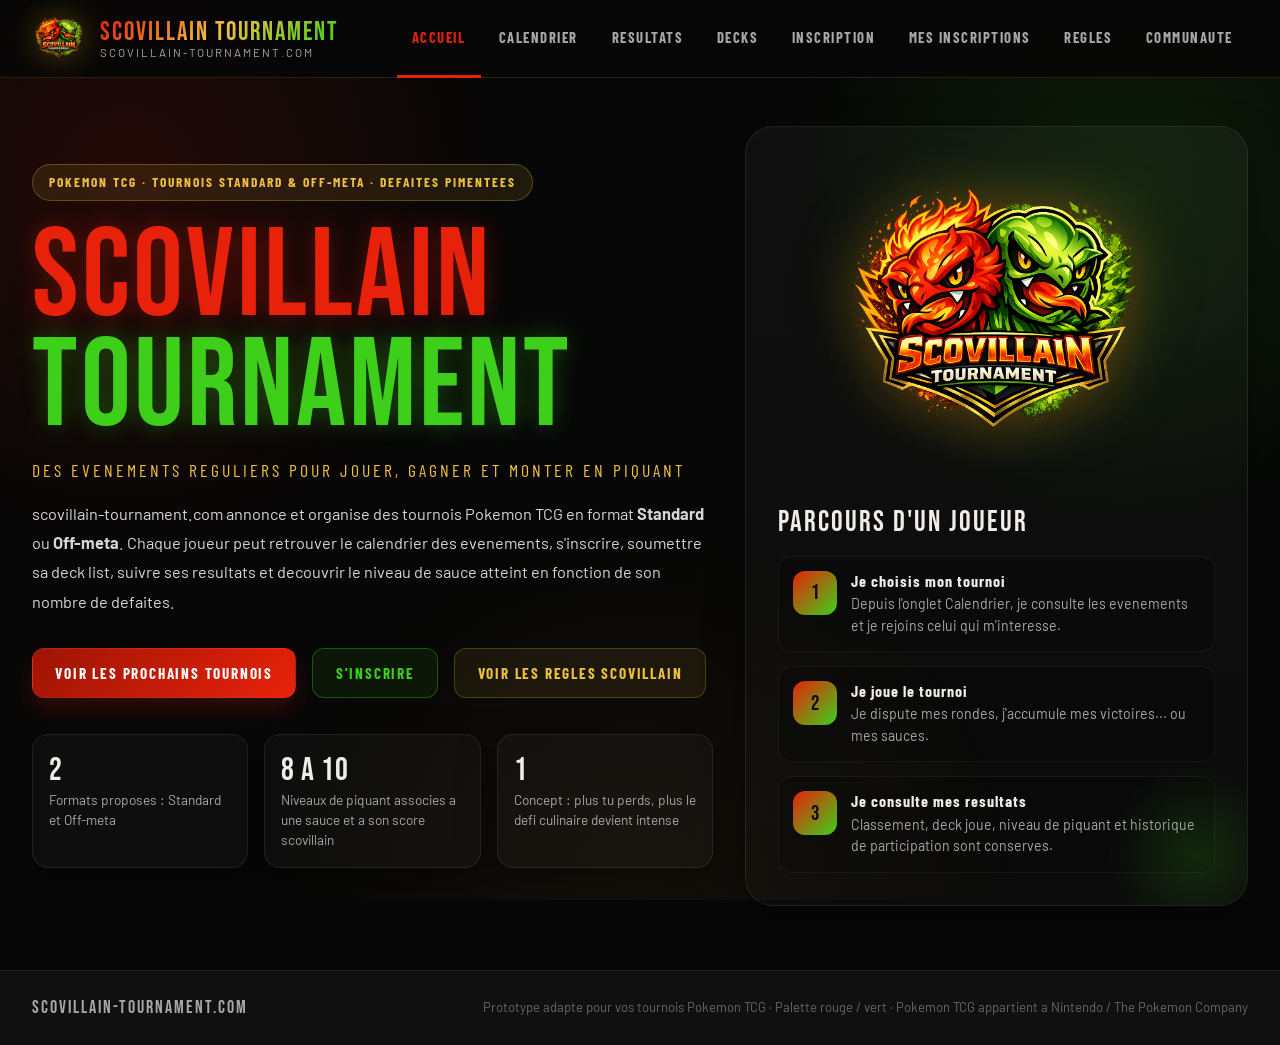
==== scovillain-tournament.html @ be8a90c4 "Initial commit" ====
<!DOCTYPE html>
<html lang="fr">
<head>
<meta charset="UTF-8">
<meta name="viewport" content="width=device-width, initial-scale=1.0">
<title>scovillainain-tournament.com | Tournois Pokemon TCG</title>
<link rel="preconnect" href="https://fonts.googleapis.com">
<link rel="preconnect" href="https://fonts.gstatic.com" crossorigin>
<link href="https://fonts.googleapis.com/css2?family=Bebas+Neue&family=Barlow+Condensed:wght@400;600;700&family=Barlow:wght@400;500;600;700&display=swap" rel="stylesheet">
<style>
  :root {
    --red: #e8220a;
    --red-dark: #9e1505;
    --red-soft: rgba(232, 34, 10, 0.12);
    --green: #3ecf1a;
    --green-dark: #1a7a08;
    --green-soft: rgba(62, 207, 26, 0.12);
    --gold: #f0c040;
    --dark: #070707;
    --dark2: #101010;
    --dark3: #171717;
    --dark4: #202020;
    --text: #f0ede8;
    --text-muted: #a8a8a8;
    --border: rgba(255,255,255,0.08);
    --radius: 16px;
    --shadow: 0 14px 40px rgba(0,0,0,0.35);
  }

  * { box-sizing: border-box; margin: 0; padding: 0; }
  html { scroll-behavior: smooth; }
  body {
    font-family: 'Barlow', sans-serif;
    background: var(--dark);
    color: var(--text);
    overflow-x: hidden;
  }

  body::before {
    content: '';
    position: fixed;
    inset: 0;
    z-index: 0;
    pointer-events: none;
    background:
      radial-gradient(circle at 10% 20%, rgba(232,34,10,0.12) 0%, transparent 28%),
      radial-gradient(circle at 88% 22%, rgba(62,207,26,0.12) 0%, transparent 26%),
      radial-gradient(circle at 50% 100%, rgba(240,192,64,0.05) 0%, transparent 35%);
  }

  a { color: inherit; }

  header {
    position: sticky;
    top: 0;
    z-index: 100;
    display: flex;
    align-items: center;
    justify-content: space-between;
    gap: 1rem;
    height: 78px;
    padding: 0 2rem;
    background: rgba(7,7,7,0.9);
    backdrop-filter: blur(14px);
    border-bottom: 1px solid rgba(240,192,64,0.15);
  }

  .logo-wrap {
    display: flex;
    align-items: center;
    gap: 14px;
    text-decoration: none;
    min-width: 0;
  }
  .logo-wrap img {
    width: 54px;
    height: 54px;
    object-fit: contain;
    filter: drop-shadow(0 0 16px rgba(232,34,10,0.3)) drop-shadow(0 0 16px rgba(62,207,26,0.25));
  }
  .logo-text-wrap { line-height: 1; }
  .logo-text {
    display: block;
    font-family: 'Bebas Neue', sans-serif;
    font-size: 1.65rem;
    letter-spacing: 2px;
    background: linear-gradient(135deg, var(--red), var(--gold), var(--green));
    -webkit-background-clip: text;
    -webkit-text-fill-color: transparent;
  }
  .logo-sub {
    display: block;
    font-size: 0.72rem;
    letter-spacing: 2px;
    text-transform: uppercase;
    color: var(--text-muted);
    margin-top: 2px;
  }

  nav {
    display: flex;
    align-items: center;
    gap: .2rem;
    overflow-x: auto;
    scrollbar-width: none;
  }
  nav::-webkit-scrollbar { display: none; }
  nav a {
    font-family: 'Barlow Condensed', sans-serif;
    font-weight: 700;
    text-transform: uppercase;
    letter-spacing: 1.5px;
    font-size: 0.92rem;
    text-decoration: none;
    color: var(--text-muted);
    height: 78px;
    display: flex;
    align-items: center;
    padding: 0 0.95rem;
    border-bottom: 3px solid transparent;
    transition: .2s ease;
    white-space: nowrap;
  }
  nav a:hover {
    color: var(--green);
    border-bottom-color: var(--green);
  }
  nav a.active {
    color: var(--red);
    border-bottom-color: var(--red);
  }

  .section { display: none; position: relative; z-index: 1; min-height: calc(100vh - 78px); }
  .section.active { display: block; }
  #home.active { display: flex; }

  .page-inner { max-width: 1180px; margin: 0 auto; padding: 4rem 2rem 5rem; }
  .page-title {
    font-family: 'Bebas Neue', sans-serif;
    font-size: clamp(2.7rem, 6vw, 4.8rem);
    letter-spacing: 3px;
    line-height: 0.95;
    margin-bottom: .35rem;
  }
  .page-title span.red { color: var(--red); }
  .page-title span.green { color: var(--green); }
  .page-line {
    width: 72px;
    height: 4px;
    border-radius: 999px;
    background: linear-gradient(90deg, var(--red), var(--green));
    margin-bottom: 1.5rem;
  }
  .page-intro {
    max-width: 760px;
    color: var(--text-muted);
    line-height: 1.8;
    margin-bottom: 2rem;
  }

  #home {
    min-height: calc(100vh - 78px);
    display: none;
    align-items: center;
    justify-content: center;
    padding: 3rem 2rem 4rem;
  }
  .hero-shell {
    width: 100%;
    max-width: 1220px;
    display: grid;
    grid-template-columns: 1.15fr .85fr;
    gap: 2rem;
    align-items: center;
  }
  .hero-left { padding: 1rem 0; }
  .hero-badge {
    display: inline-flex;
    align-items: center;
    gap: .6rem;
    font-family: 'Barlow Condensed', sans-serif;
    text-transform: uppercase;
    letter-spacing: 2px;
    font-weight: 700;
    font-size: .84rem;
    padding: .6rem 1rem;
    border-radius: 999px;
    background: rgba(240,192,64,0.1);
    border: 1px solid rgba(240,192,64,0.28);
    color: var(--gold);
    margin-bottom: 1.4rem;
  }
  .hero-title {
    font-family: 'Bebas Neue', sans-serif;
    font-size: clamp(4rem, 11vw, 7.8rem);
    line-height: .88;
    letter-spacing: 3px;
    margin-bottom: 1rem;
  }
  .hero-title .red { color: var(--red); text-shadow: 0 0 24px rgba(232,34,10,0.35); }
  .hero-title .green { color: var(--green); text-shadow: 0 0 24px rgba(62,207,26,0.35); }
  .hero-sub {
    font-family: 'Barlow Condensed', sans-serif;
    font-size: 1.1rem;
    letter-spacing: 3px;
    text-transform: uppercase;
    color: var(--gold);
    margin-bottom: 1.1rem;
  }
  .hero-desc {
    max-width: 720px;
    color: #d7d7d7;
    font-size: 1.02rem;
    line-height: 1.8;
    margin-bottom: 2rem;
  }
  .hero-ctas {
    display: flex;
    flex-wrap: wrap;
    gap: 1rem;
    margin-bottom: 2.2rem;
  }
  .btn-primary, .btn-secondary, .btn-ghost {
    display: inline-flex;
    align-items: center;
    justify-content: center;
    text-decoration: none;
    cursor: pointer;
    border-radius: 12px;
    padding: .95rem 1.4rem;
    font-family: 'Barlow Condensed', sans-serif;
    text-transform: uppercase;
    letter-spacing: 1.8px;
    font-weight: 700;
    font-size: .95rem;
    transition: .2s ease;
  }
  .btn-primary {
    color: #fff;
    background: linear-gradient(135deg, var(--red-dark), var(--red));
    border: 1px solid rgba(255,255,255,0.06);
    box-shadow: 0 12px 24px rgba(232,34,10,0.18);
  }
  .btn-primary:hover { transform: translateY(-2px); box-shadow: 0 14px 30px rgba(232,34,10,0.32); }
  .btn-secondary {
    color: var(--green);
    background: rgba(62,207,26,0.08);
    border: 1px solid rgba(62,207,26,0.35);
  }
  .btn-secondary:hover { transform: translateY(-2px); background: rgba(62,207,26,0.14); }
  .btn-ghost {
    color: var(--gold);
    background: rgba(240,192,64,0.08);
    border: 1px solid rgba(240,192,64,0.24);
  }

  .hero-stats {
    display: grid;
    grid-template-columns: repeat(3, minmax(0, 1fr));
    gap: 1rem;
  }
  .stat-card {
    padding: 1rem;
    border-radius: var(--radius);
    background: rgba(255,255,255,0.03);
    border: 1px solid var(--border);
    box-shadow: var(--shadow);
  }
  .stat-num {
    font-family: 'Bebas Neue', sans-serif;
    font-size: 2rem;
    color: var(--text);
    letter-spacing: 1px;
  }
  .stat-label { color: var(--text-muted); font-size: .85rem; line-height: 1.5; }

  .hero-panel {
    background: linear-gradient(180deg, rgba(255,255,255,0.04), rgba(255,255,255,0.02));
    border: 1px solid var(--border);
    border-radius: 28px;
    padding: 2rem;
    box-shadow: var(--shadow);
    position: relative;
    overflow: hidden;
  }
  .hero-panel::before {
    content: '';
    position: absolute;
    inset: auto -40px -40px auto;
    width: 180px;
    height: 180px;
    background: radial-gradient(circle, rgba(62,207,26,0.16), transparent 70%);
    pointer-events: none;
  }
  .hero-logo-wrap {
    display: flex;
    justify-content: center;
    margin-bottom: 1.6rem;
  }
  .hero-logo {
    width: 320px;
    max-width: 100%;
    object-fit: contain;
    filter: drop-shadow(0 0 28px rgba(232,34,10,0.35)) drop-shadow(0 0 28px rgba(62,207,26,0.28));
  }
  .panel-title {
    font-family: 'Bebas Neue', sans-serif;
    font-size: 1.8rem;
    letter-spacing: 2px;
    margin-bottom: 1rem;
  }
  .path-list { display: grid; gap: .85rem; }
  .path-item {
    display: grid;
    grid-template-columns: 44px 1fr;
    gap: .85rem;
    align-items: start;
    padding: .9rem;
    border-radius: 14px;
    background: rgba(0,0,0,0.18);
    border: 1px solid rgba(255,255,255,0.05);
  }
  .path-num {
    width: 44px;
    height: 44px;
    border-radius: 12px;
    display: flex;
    align-items: center;
    justify-content: center;
    background: linear-gradient(135deg, var(--red), var(--green));
    color: #0c0c0c;
    font-family: 'Bebas Neue', sans-serif;
    font-size: 1.3rem;
  }
  .path-item h4 {
    font-family: 'Barlow Condensed', sans-serif;
    font-size: 1rem;
    letter-spacing: 1px;
    margin-bottom: .2rem;
  }
  .path-item p { color: var(--text-muted); font-size: .88rem; line-height: 1.55; }

  .grid-2, .grid-3 {
    display: grid;
    gap: 1.3rem;
  }
  .grid-2 { grid-template-columns: repeat(2, minmax(0, 1fr)); }
  .grid-3 { grid-template-columns: repeat(3, minmax(0, 1fr)); }

  .card, .form-card, .info-card, .rule-card, .deck-card, .event-card, .account-card {
    background: var(--dark3);
    border: 1px solid var(--border);
    border-radius: var(--radius);
    box-shadow: var(--shadow);
  }
  .card, .info-card, .rule-card, .account-card { padding: 1.35rem; }

  .pill {
    display: inline-flex;
    align-items: center;
    gap: .4rem;
    border-radius: 999px;
    padding: .33rem .65rem;
    font-family: 'Barlow Condensed', sans-serif;
    font-weight: 700;
    text-transform: uppercase;
    letter-spacing: 1.5px;
    font-size: .74rem;
    border: 1px solid transparent;
  }
  .pill.standard { background: rgba(62,207,26,0.12); color: var(--green); border-color: rgba(62,207,26,0.28); }
  .pill.offmeta { background: rgba(232,34,10,0.12); color: var(--red); border-color: rgba(232,34,10,0.28); }
  .pill.online { background: rgba(80,110,255,0.12); color: #8ea2ff; border-color: rgba(80,110,255,0.25); }
  .pill.irl { background: rgba(240,192,64,0.12); color: var(--gold); border-color: rgba(240,192,64,0.22); }
  .pill.open { background: rgba(62,207,26,0.12); color: var(--green); border-color: rgba(62,207,26,0.28); }
  .pill.wait { background: rgba(240,192,64,0.12); color: var(--gold); border-color: rgba(240,192,64,0.22); }
  .pill.done { background: rgba(255,255,255,0.08); color: #d8d8d8; border-color: rgba(255,255,255,0.14); }

  .event-list { display: grid; gap: 1rem; }
  .event-card {
    display: grid;
    grid-template-columns: 108px 1fr auto;
    gap: 1.2rem;
    padding: 1.2rem;
    align-items: center;
    transition: .2s ease;
  }
  .event-card:hover { transform: translateY(-2px); border-color: rgba(240,192,64,0.25); }
  .event-date {
    border-radius: 14px;
    padding: .9rem .6rem;
    text-align: center;
    background: linear-gradient(135deg, rgba(232,34,10,0.22), rgba(158,21,5,0.45));
    border: 1px solid rgba(232,34,10,0.24);
  }
  .event-date.green {
    background: linear-gradient(135deg, rgba(62,207,26,0.18), rgba(26,122,8,0.4));
    border-color: rgba(62,207,26,0.24);
  }
  .event-day {
    font-family: 'Bebas Neue', sans-serif;
    font-size: 2.4rem;
    line-height: 1;
  }
  .event-month {
    font-family: 'Barlow Condensed', sans-serif;
    text-transform: uppercase;
    letter-spacing: 2px;
    font-size: .84rem;
    color: rgba(255,255,255,0.7);
  }
  .event-main h3 {
    font-family: 'Barlow Condensed', sans-serif;
    font-size: 1.25rem;
    letter-spacing: 1px;
    margin-bottom: .3rem;
  }
  .event-main p { color: var(--text-muted); line-height: 1.6; margin-bottom: .55rem; font-size: .92rem; }
  .event-tags { display: flex; flex-wrap: wrap; gap: .45rem; }
  .event-actions { display: flex; flex-direction: column; gap: .7rem; align-items: flex-end; }

  .results-head {
    display: flex;
    flex-wrap: wrap;
    gap: .8rem;
    align-items: center;
    justify-content: space-between;
    margin-bottom: 1.6rem;
  }
  .results-head .meta { color: var(--text-muted); }

  .podium {
    display: flex;
    align-items: end;
    justify-content: center;
    gap: 1rem;
    margin: 2rem 0 2.4rem;
  }
  .podium-step {
    flex: 1;
    max-width: 240px;
    text-align: center;
    padding: 1.3rem 1rem 1rem;
    border-radius: 18px 18px 0 0;
    border: 1px solid var(--border);
  }
  .p1 { height: 220px; background: linear-gradient(180deg, rgba(240,192,64,0.2), rgba(240,192,64,0.05)); }
  .p2 { height: 182px; background: linear-gradient(180deg, rgba(220,220,220,0.14), rgba(220,220,220,0.04)); }
  .p3 { height: 154px; background: linear-gradient(180deg, rgba(170,102,55,0.16), rgba(170,102,55,0.04)); }
  .podium-rank { font-family: 'Bebas Neue', sans-serif; font-size: 3rem; line-height: 1; }
  .p1 .podium-rank { color: var(--gold); }
  .p2 .podium-rank { color: #d8d8d8; }
  .p3 .podium-rank { color: #c2814d; }
  .podium-name { font-family: 'Barlow Condensed', sans-serif; font-size: 1rem; font-weight: 700; letter-spacing: 1px; margin: .35rem 0 .1rem; }
  .podium-deck, .podium-score { color: var(--text-muted); font-size: .86rem; }

  table { width: 100%; border-collapse: collapse; }
  th {
    text-align: left;
    font-family: 'Barlow Condensed', sans-serif;
    font-size: .78rem;
    text-transform: uppercase;
    letter-spacing: 1.8px;
    color: var(--text-muted);
    padding: .85rem 1rem;
    border-bottom: 1px solid rgba(255,255,255,0.08);
  }
  td {
    padding: 1rem;
    border-bottom: 1px solid rgba(255,255,255,0.05);
    font-size: .93rem;
    vertical-align: top;
  }
  tbody tr:hover td { background: rgba(255,255,255,0.025); }

  .heat-level {
    display: inline-flex;
    align-items: center;
    gap: .5rem;
    color: var(--green);
    font-weight: 700;
  }
  .heat-dots { letter-spacing: 1px; }

  .deck-grid { display: grid; grid-template-columns: repeat(3, minmax(0, 1fr)); gap: 1.2rem; }
  .deck-card { overflow: hidden; }
  .deck-banner {
    height: 110px;
    display: flex;
    align-items: center;
    justify-content: center;
    font-size: 3rem;
  }
  .deck-banner.fire { background: linear-gradient(135deg, #3a0904, #9e1505); }
  .deck-banner.green { background: linear-gradient(135deg, #0d2108, #1a7a08); }
  .deck-banner.gold { background: linear-gradient(135deg, #332809, #7a6400); }
  .deck-banner.blue { background: linear-gradient(135deg, #061b2f, #005a8a); }
  .deck-body { padding: 1.2rem; }
  .deck-row {
    display: flex;
    justify-content: space-between;
    gap: .8rem;
    align-items: center;
    margin-bottom: .35rem;
  }
  .deck-body h3 {
    font-family: 'Barlow Condensed', sans-serif;
    font-size: 1.15rem;
    letter-spacing: 1px;
  }
  .deck-body p { color: var(--text-muted); font-size: .88rem; line-height: 1.65; margin-bottom: .9rem; }
  .tier {
    font-family: 'Bebas Neue', sans-serif;
    letter-spacing: 1px;
    font-size: 1rem;
  }
  .tier.s { color: var(--red); }
  .tier.a { color: var(--gold); }
  .tier.off { color: var(--green); }

  .upload-box {
    margin-top: 2rem;
    padding: 1.4rem;
    border-radius: var(--radius);
    border: 1px dashed rgba(240,192,64,0.35);
    background: rgba(240,192,64,0.05);
  }
  .upload-box h3 {
    font-family: 'Bebas Neue', sans-serif;
    font-size: 1.5rem;
    letter-spacing: 2px;
    margin-bottom: .5rem;
    color: var(--gold);
  }
  .upload-box p { color: var(--text-muted); line-height: 1.7; }

  .form-card { padding: 1.6rem; }
  .form-card h2 {
    font-family: 'Bebas Neue', sans-serif;
    font-size: 1.65rem;
    letter-spacing: 2px;
    margin-bottom: 1rem;
    color: var(--gold);
  }
  .notice {
    display: flex;
    gap: 1rem;
    align-items: flex-start;
    padding: 1rem 1.1rem;
    margin-bottom: 1.4rem;
    border-radius: 14px;
    background: linear-gradient(135deg, rgba(232,34,10,0.12), rgba(62,207,26,0.08));
    border: 1px solid rgba(240,192,64,0.22);
  }
  .notice-icon { font-size: 1.6rem; }
  .notice h4 {
    font-family: 'Barlow Condensed', sans-serif;
    text-transform: uppercase;
    letter-spacing: 1.5px;
    margin-bottom: .2rem;
    color: var(--gold);
  }
  .notice p { color: var(--text-muted); font-size: .9rem; line-height: 1.6; }

  .form-grid { display: grid; grid-template-columns: repeat(2, minmax(0, 1fr)); gap: 1rem 1.2rem; }
  .form-group { display: flex; flex-direction: column; gap: .42rem; }
  .form-group.full { grid-column: 1 / -1; }
  label {
    font-family: 'Barlow Condensed', sans-serif;
    font-weight: 700;
    text-transform: uppercase;
    letter-spacing: 1.5px;
    color: var(--text-muted);
    font-size: .82rem;
  }
  input, select, textarea {
    width: 100%;
    background: var(--dark4);
    color: var(--text);
    border: 1px solid rgba(255,255,255,0.08);
    border-radius: 12px;
    padding: .9rem 1rem;
    font-size: .95rem;
    font-family: 'Barlow', sans-serif;
    outline: none;
    transition: .2s ease;
  }
  input:focus, select:focus, textarea:focus { border-color: rgba(240,192,64,0.55); }
  textarea { resize: vertical; min-height: 110px; }

  .account-grid { display: grid; grid-template-columns: 1.05fr .95fr; gap: 1.2rem; }
  .account-card h3, .rule-card h3, .card h3, .info-card h3 {
    font-family: 'Bebas Neue', sans-serif;
    font-size: 1.5rem;
    letter-spacing: 2px;
    margin-bottom: .65rem;
    color: var(--gold);
  }
  .account-card p, .rule-card p, .card p, .info-card p, .account-card li, .rule-card li {
    color: var(--text-muted);
    line-height: 1.7;
    font-size: .92rem;
  }
  .account-card ul, .rule-card ul { padding-left: 1.1rem; }

  .mini-list { display: grid; gap: .8rem; margin-top: 1rem; }
  .mini-item {
    display: flex;
    align-items: center;
    justify-content: space-between;
    gap: 1rem;
    padding: .95rem 1rem;
    border-radius: 14px;
    background: rgba(255,255,255,0.03);
    border: 1px solid rgba(255,255,255,0.06);
  }
  .mini-item strong { display: block; margin-bottom: .2rem; }
  .mini-item span { color: var(--text-muted); font-size: .88rem; }

  .rules-grid { display: grid; grid-template-columns: repeat(2, minmax(0, 1fr)); gap: 1.2rem; margin-bottom: 1.2rem; }
  .scovillain-table-wrap { overflow-x: auto; }
  .level-badge {
    display: inline-flex;
    min-width: 72px;
    justify-content: center;
    padding: .32rem .65rem;
    border-radius: 999px;
    background: rgba(62,207,26,0.12);
    color: var(--green);
    font-weight: 700;
    font-size: .82rem;
  }
  .shu { color: var(--gold); font-weight: 700; }
  .bar {
    height: 8px;
    border-radius: 999px;
    margin-top: 6px;
    background: linear-gradient(90deg, #f9a825, #ff7043, #e53935, #b71c1c);
  }

  .community-grid { display: grid; grid-template-columns: repeat(3, minmax(0,1fr)); gap: 1.2rem; }
  .community-card { padding: 1.3rem; }
  .community-card h3 {
    font-family: 'Bebas Neue', sans-serif;
    font-size: 1.4rem;
    letter-spacing: 2px;
    margin-bottom: .55rem;
  }
  .community-card p { color: var(--text-muted); line-height: 1.7; font-size: .9rem; }

  footer {
    position: relative;
    z-index: 1;
    padding: 1.6rem 2rem;
    border-top: 1px solid rgba(255,255,255,0.06);
    background: var(--dark2);
    display: flex;
    align-items: center;
    justify-content: space-between;
    gap: 1rem;
  }
  .footer-left {
    font-family: 'Bebas Neue', sans-serif;
    letter-spacing: 2px;
    font-size: 1.15rem;
    color: var(--text-muted);
  }
  .footer-right { color: #666; font-size: .82rem; line-height: 1.6; text-align: right; }

  @media (max-width: 1050px) {
    .hero-shell, .account-grid, .grid-2, .grid-3, .rules-grid, .deck-grid, .community-grid { grid-template-columns: 1fr; }
    .hero-panel { order: -1; }
    .hero-stats { grid-template-columns: 1fr; }
  }

  @media (max-width: 820px) {
    header { padding: 0 1rem; }
    .page-inner { padding: 3rem 1rem 4rem; }
    #home { padding: 2rem 1rem 3rem; }
    .event-card { grid-template-columns: 86px 1fr; }
    .event-actions { grid-column: 1 / -1; align-items: stretch; }
    .form-grid { grid-template-columns: 1fr; }
    .podium { gap: .55rem; }
    .podium-step { padding: 1rem .6rem .8rem; }
    footer { flex-direction: column; text-align: center; }
    .footer-right { text-align: center; }
  }

  @media (max-width: 640px) {
    .logo-sub { display: none; }
    .hero-title { font-size: 3.7rem; }
    .results-table-wrap, .scovillain-table-wrap { overflow-x: auto; }
    table { min-width: 720px; }
  }
</style>
</head>
<body>
<header>
  <a class="logo-wrap" href="#" onclick="showSection('home')">
    <img src="logo-scovillain-main.png" alt="Logo scovillain Tournament" onerror="this.style.display='none'">
    <div class="logo-text-wrap">
      <span class="logo-text">scovillain Tournament</span>
      <span class="logo-sub">scovillain-tournament.com</span>
    </div>
  </a>

  <nav>
    <a href="#" class="active" data-section="home">Accueil</a>
    <a href="#" data-section="calendrier">Calendrier</a>
    <a href="#" data-section="resultats">Resultats</a>
    <a href="#" data-section="decks">Decks</a>
    <a href="#" data-section="inscription">Inscription</a>
    <a href="#" data-section="mesinscriptions">Mes inscriptions</a>
    <a href="#" data-section="regles">Regles</a>
    <a href="#" data-section="communaute">Communaute</a>
  </nav>
</header>

<section id="home" class="section active">
  <div class="hero-shell">
    <div class="hero-left">
      <div class="hero-badge">Pokemon TCG · Tournois Standard & Off-meta · Defaites pimentees</div>
      <div class="hero-title">
        <div class="red">Scovillain</div>
        <div class="green">TOURNAMENT</div>
      </div>
      <div class="hero-sub">Des evenements reguliers pour jouer, gagner et monter en piquant</div>
      <p class="hero-desc">
        scovillain-tournament.com annonce et organise des tournois Pokemon TCG en format <strong>Standard</strong> ou <strong>Off-meta</strong>.
        Chaque joueur peut retrouver le calendrier des evenements, s'inscrire, soumettre sa deck list, suivre ses resultats et decouvrir le niveau de sauce atteint en fonction de son nombre de defaites.
      </p>
      <div class="hero-ctas">
        <a class="btn-primary" href="#" onclick="showSection('calendrier')">Voir les prochains tournois</a>
        <a class="btn-secondary" href="#" onclick="showSection('inscription')">S'inscrire</a>
        <a class="btn-ghost" href="#" onclick="showSection('regles')">Voir les regles scovillain</a>
      </div>

      <div class="hero-stats">
        <div class="stat-card">
          <div class="stat-num">2</div>
          <div class="stat-label">Formats proposes : Standard et Off-meta</div>
        </div>
        <div class="stat-card">
          <div class="stat-num">8 a 10</div>
          <div class="stat-label">Niveaux de piquant associes a une sauce et a son score scovillain</div>
        </div>
        <div class="stat-card">
          <div class="stat-num">1</div>
          <div class="stat-label">Concept : plus tu perds, plus le defi culinaire devient intense</div>
        </div>
      </div>
    </div>

    <aside class="hero-panel">
      <div class="hero-logo-wrap">
        <img src="logo-scovillain-main.png" class="hero-logo" alt="scovillain Tournament" onerror="this.style.display='none'">
      </div>
      <div class="panel-title">Parcours d'un joueur</div>
      <div class="path-list">
        <div class="path-item">
          <div class="path-num">1</div>
          <div>
            <h4>Je choisis mon tournoi</h4>
            <p>Depuis l'onglet Calendrier, je consulte les evenements et je rejoins celui qui m'interesse.</p>
          </div>
        </div>
        <div class="path-item">
          <div class="path-num">2</div>
          <div>
            <h4>Je joue le tournoi</h4>
            <p>Je dispute mes rondes, j'accumule mes victoires... ou mes sauces.</p>
          </div>
        </div>
        <div class="path-item">
          <div class="path-num">3</div>
          <div>
            <h4>Je consulte mes resultats</h4>
            <p>Classement, deck joue, niveau de piquant et historique de participation sont conserves.</p>
          </div>
        </div>
      </div>
    </aside>
  </div>
</section>

<section id="calendrier" class="section">
  <div class="page-inner">
    <div class="page-title"><span class="red">Calendrier</span></div>
    <div class="page-line"></div>
    <p class="page-intro">
      Cet onglet a ete adapte pour devenir la porte d'entree vers les evenements. Chaque carte peut rediriger vers une page detaillee, une plateforme externe ou un formulaire d'inscription.
    </p>

    <div class="event-list">
      <article class="event-card">
        <div class="event-date">
          <div class="event-day">19</div>
          <div class="event-month">Avril</div>
        </div>
        <div class="event-main">
          <h3>Scovillain Cup #1 - Standard Clash</h3>
          <p>Strasbourg · 24 joueurs max · Swiss 4 rondes + top cut · Verification des deck lists avant le debut</p>
          <div class="event-tags">
            <span class="pill standard">Standard</span>
            <span class="pill irl">Presentiel</span>
            <span class="pill open">Inscriptions ouvertes</span>
          </div>
        </div>
        <div class="event-actions">
          <a class="btn-primary" href="#" onclick="showSection('inscription')">S'inscrire</a>
          <span class="pill wait">8 niveaux de piquant</span>
        </div>
      </article>

      <article class="event-card">
        <div class="event-date green">
          <div class="event-day">10</div>
          <div class="event-month">Mai</div>
        </div>
        <div class="event-main">
          <h3>Off-Meta Night - Chaos League</h3>
          <p>Strasbourg · 32 joueurs max · Archetypes meta bannis ou limites · Validation des listes par l'organisation</p>
          <div class="event-tags">
            <span class="pill offmeta">Off-meta</span>
            <span class="pill irl">Presentiel</span>
            <span class="pill wait">Ouverture bientot</span>
          </div>
        </div>
        <div class="event-actions">
          <a class="btn-secondary" href="#" onclick="showSection('regles')">Voir le format</a>
          <span class="pill done">10 niveaux de piquant</span>
        </div>
      </article>

      <article class="event-card">
        <div class="event-date">
          <div class="event-day">07</div>
          <div class="event-month">Juin</div>
        </div>
        <div class="event-main">
          <h3>Scovillain Online #1 - Ladder Heat</h3>
          <p>En ligne via PTCG Live · 64 joueurs max · Pairings publies en ligne · Saisie des resultats et decks sur le site</p>
          <div class="event-tags">
            <span class="pill standard">Standard</span>
            <span class="pill online">En ligne</span>
            <span class="pill wait">Preinscriptions</span>
          </div>
        </div>
        <div class="event-actions">
          <a class="btn-primary" href="#" onclick="showSection('mesinscriptions')">Mes evenements</a>
          <span class="pill wait">8 niveaux de piquant</span>
        </div>
      </article>
    </div>
  </div>
</section>

<section id="resultats" class="section">
  <div class="page-inner">
    <div class="page-title"><span class="red">Resultats</span></div>
    <div class="page-line"></div>
    <div class="results-head">
      <p class="meta">Scovillain Cup #1 · 19 Avril 2026 · Format Standard · 16 joueurs</p>
      <span class="pill standard">Resultats des derniers evenements</span>
    </div>

    <div class="podium">
      <div class="podium-step p2">
        <div class="podium-rank">2</div>
        <div class="podium-name">Misty TCG</div>
        <div class="podium-deck">Lugia VSTAR</div>
        <div class="podium-score">4V - 1D · Niveau 2</div>
      </div>
      <div class="podium-step p1">
        <div class="podium-rank">1</div>
        <div class="podium-name">Red Trainer</div>
        <div class="podium-deck">Charizard ex</div>
        <div class="podium-score">5V - 0D · Aucune sauce</div>
      </div>
      <div class="podium-step p3">
        <div class="podium-rank">3</div>
        <div class="podium-name">Brock Onix</div>
        <div class="podium-deck">Gardevoir ex</div>
        <div class="podium-score">4V - 1D · Niveau 2</div>
      </div>
    </div>

    <div class="results-table-wrap card" style="padding:0; overflow:hidden;">
      <table>
        <thead>
          <tr>
            <th>#</th>
            <th>Joueur</th>
            <th>Deck</th>
            <th>Format</th>
            <th>Victoires</th>
            <th>Defaites</th>
            <th>Niveau de piquant</th>
            <th>Sauce / SHU</th>
          </tr>
        </thead>
        <tbody>
          <tr>
            <td>1</td><td>Red Trainer</td><td>Charizard ex</td><td>Standard</td><td>5</td><td>0</td>
            <td><span class="heat-level"><span class="heat-dots">-</span> Niveau 0</span></td><td>Aucune · 0 SHU</td>
          </tr>
          <tr>
            <td>2</td><td>Misty TCG</td><td>Lugia VSTAR</td><td>Standard</td><td>4</td><td>1</td>
            <td><span class="heat-level"><span class="heat-dots">🌶️</span> Niveau 2</span></td><td>Jalapeno Kick · 4 000 SHU</td>
          </tr>
          <tr>
            <td>3</td><td>Brock Onix</td><td>Gardevoir ex</td><td>Standard</td><td>4</td><td>1</td>
            <td><span class="heat-level"><span class="heat-dots">🌶️</span> Niveau 2</span></td><td>Jalapeno Kick · 4 000 SHU</td>
          </tr>
          <tr>
            <td>4</td><td>Gary Oak</td><td>Iron Hands ex</td><td>Standard</td><td>3</td><td>2</td>
            <td><span class="heat-level"><span class="heat-dots">🌶️🌶️</span> Niveau 4</span></td><td>Rouge Arena · 15 000 SHU</td>
          </tr>
          <tr>
            <td>5</td><td>Pika Power</td><td>Pikachu ex</td><td>Standard</td><td>2</td><td>3</td>
            <td><span class="heat-level"><span class="heat-dots">🌶️🌶️🌶️</span> Niveau 6</span></td><td>Dracaufeu Heat · 60 000 SHU</td>
          </tr>
          <tr>
            <td>6</td><td>Ghost Master</td><td>Lost Zone Box</td><td>Off-meta</td><td>1</td><td>4</td>
            <td><span class="heat-level"><span class="heat-dots">🔥🔥🔥</span> Niveau 8</span></td><td>Scovillain Core · 140 000 SHU</td>
          </tr>
          <tr>
            <td>7</td><td>Snorlax Fan</td><td>Snorlax Stall</td><td>Off-meta</td><td>0</td><td>5</td>
            <td><span class="heat-level"><span class="heat-dots">🔥🔥🔥🔥</span> Niveau 10</span></td><td>Final KO · 500 000 SHU</td>
          </tr>
        </tbody>
      </table>
    </div>
  </div>
</section>

<section id="decks" class="section">
  <div class="page-inner">
    <div class="page-title"><span class="red">Decks lists</span></div>
    <div class="page-line"></div>
    <p class="page-intro">
      Cet onglet a ete adapte pour servir a la fois de vitrine meta et d'espace de depot pour les deck lists des joueurs. Il pourra ensuite etre branche a un vrai formulaire ou a une base de donnees.
    </p>

    <div class="deck-grid">
      <article class="deck-card">
        <div class="deck-banner fire">🦎</div>
        <div class="deck-body">
          <div class="deck-row"><h3>Charizard ex</h3><span class="tier s">Tier S</span></div>
          <p>Deck reference du format Standard. Solide, explosif et parfait pour illustrer les listes les plus attendues sur vos evenements competitifs.</p>
          <div class="event-tags"><span class="pill standard">Standard</span></div>
        </div>
      </article>

      <article class="deck-card">
        <div class="deck-banner blue">🌊</div>
        <div class="deck-body">
          <div class="deck-row"><h3>Gardevoir ex</h3><span class="tier a">Tier A</span></div>
          <p>Excellent exemple de deck technique a afficher dans les resultats avec son pilote, son classement et son niveau de piquant atteint.</p>
          <div class="event-tags"><span class="pill standard">Standard</span></div>
        </div>
      </article>

      <article class="deck-card">
        <div class="deck-banner green">🌿</div>
        <div class="deck-body">
          <div class="deck-row"><h3>Lost Zone Box</h3><span class="tier off">Off-meta</span></div>
          <p>Exemple de liste creative pour vos soirees Off-meta. Cette carte de section peut aussi contenir le nom du joueur et un lien vers sa liste complete.</p>
          <div class="event-tags"><span class="pill offmeta">Off-meta</span></div>
        </div>
      </article>
    </div>

    <div class="upload-box">
      <h3>Depot de deck list</h3>
      <p>
        Les joueurs pourront ici renseigner le nom du deck, coller leur liste complete, choisir le tournoi concerne, indiquer le format et enregistrer leur deck avant validation par l'organisation.
        Cet onglet correspond bien a ta contrainte "deck" dans laquelle les joueurs pourront mettre leur deck list.
      </p>
    </div>
  </div>
</section>

<section id="inscription" class="section">
  <div class="page-inner">
    <div class="page-title"><span class="red">Inscription</span></div>
    <div class="page-line"></div>

    <div class="notice">
      <div class="notice-icon">🌶️</div>
      <div>
        <h4>Regles Scovillain</h4>
        <p>En vous inscrivant, vous acceptez le principe du defi culinaire. Pensez a signaler les allergies, intolerances, restrictions alimentaires et sensibilites au piment.</p>
      </div>
    </div>

    <div class="form-card">
      <h2>Formulaire d'inscription joueur</h2>
      <div class="form-grid">
        <div class="form-group">
          <label>Prenom</label>
          <input type="text" placeholder="Ash">
        </div>
        <div class="form-group">
          <label>Nom</label>
          <input type="text" placeholder="Ketchum">
        </div>
        <div class="form-group">
          <label>Pseudo / ID joueur</label>
          <input type="text" placeholder="PokeTrainer42">
        </div>
        <div class="form-group">
          <label>Email</label>
          <input type="email" placeholder="ash@pokemon.com">
        </div>
        <div class="form-group">
          <label>Tournoi choisi</label>
          <select>
            <option>scovillain Cup #1 - Standard Clash</option>
            <option>Off-Meta Night - Chaos League</option>
            <option>scovillain Online #1 - Ladder Heat</option>
          </select>
        </div>
        <div class="form-group">
          <label>Format</label>
          <select>
            <option>Standard</option>
            <option>Off-meta</option>
          </select>
        </div>
        <div class="form-group full">
          <label>Deck / archetype prevu</label>
          <input type="text" placeholder="Ex : Charizard ex, Gardevoir ex, Lost Zone Box...">
        </div>
        <div class="form-group full">
          <label>Deck list</label>
          <textarea placeholder="Collez ici la liste complete de votre deck."></textarea>
        </div>
        <div class="form-group full">
          <label>Allergies / restrictions alimentaires</label>
          <textarea placeholder="Ex : vegetarien, allergie au lactose, intolerance au piment, etc."></textarea>
        </div>
      </div>
      <div style="display:flex; align-items:flex-start; gap:.7rem; margin-top:1.2rem;">
        <input type="checkbox" id="ok-rules" style="width:18px;height:18px;margin-top:3px;accent-color:#e8220a;">
        <label for="ok-rules" style="text-transform:none; letter-spacing:0; font-size:.9rem; color:var(--text-muted); font-family:'Barlow',sans-serif;">J'accepte les regles du tournoi, les conditions de participation et le principe de la montee en piquant.</label>
      </div>
      <div style="margin-top:1.4rem; display:flex; gap:1rem; flex-wrap:wrap;">
        <button class="btn-primary">Confirmer mon inscription</button>
        <a class="btn-secondary" href="#" onclick="showSection('mesinscriptions')">Voir mes inscriptions</a>
      </div>
    </div>
  </div>
</section>

<section id="mesinscriptions" class="section">
  <div class="page-inner">
    <div class="page-title"><span class="red">Mes inscriptions</span></div>
    <div class="page-line"></div>
    <p class="page-intro">
      Cet onglet a ete ajoute pour repondre a ta demande : les joueurs peuvent y retrouver les tournois auxquels ils sont deja inscrits, leur statut, leur deck et les informations utiles.
    </p>

    <div class="account-grid">
      <div class="account-card">
        <h3>Tournois enregistres</h3>
        <div class="mini-list">
          <div class="mini-item">
            <div>
              <strong>Scovillain Cup #1 - Standard Clash</strong>
              <span>19 Avril 2026 · Rennes · Deck declare : Charizard ex</span>
            </div>
            <span class="pill open">Confirme</span>
          </div>
          <div class="mini-item">
            <div>
              <strong>Scovillain Online #1 - Ladder Heat</strong>
              <span>07 Juin 2026 · En ligne · Deck declare : en attente</span>
            </div>
            <span class="pill wait">A completer</span>
          </div>
        </div>
      </div>

      <div class="account-card">
        <h3>Informations joueur</h3>
        <ul>
          <li>Deck list soumise ou en attente de validation</li>
          <li>Check-in ouvert le jour du tournoi</li>
          <li>Statut du paiement ou de la participation</li>
          <li>Rappel des restrictions alimentaires declarees</li>
        </ul>
      </div>
    </div>
  </div>
</section>

<section id="regles" class="section">
  <div class="page-inner">
    <div class="page-title"><span class="red">Regles</span></div>
    <div class="page-line"></div>
    <p class="page-intro">
      La regle est simple : selon le nombre de defaites pendant le tournoi, le joueur mange un aliment avec une sauce pimentee de plus en plus forte. Le barème ci-dessous montre une version 10 niveaux, mais tu peux facilement le reduire a 8 niveaux si besoin.
    </p>

    <div class="rules-grid">
      <div class="rule-card">
        <h3>Format des tournois</h3>
        <ul>
          <li>Tournois reguliers centres sur le Pokemon TCG</li>
          <li>Formats proposes : Standard et Off-meta</li>
          <li>Deck list obligatoire avant le debut du tournoi</li>
          <li>Rondes Swiss puis top cut selon le nombre de joueurs</li>
          <li>Validation des listes pour les events Off-meta</li>
        </ul>
      </div>
      <div class="rule-card">
        <h3>Defi culinaire</h3>
        <ul>
          <li>Les aliments peuvent etre poulet frit, croquette de fromage ou de legume</li>
          <li>Le niveau de sauce depend du nombre de defaites</li>
          <li>Prevoir une charte de securite alimentaire et un consentement clair</li>
          <li>Des alternatives et restrictions doivent etre prises en compte</li>
        </ul>
      </div>
    </div>

    <div class="form-card">
      <h2>Echelle scovillain - version 10 niveaux</h2>
      <div class="scovillain-table-wrap">
        <table>
          <thead>
            <tr>
              <th>Niveau</th>
              <th>Sauce</th>
              <th>Scoville</th>
            </tr>
          </thead>
          <tbody>
            <tr><td><span class="level-badge">0</span></td><td>Aucune sauce</td><td class="shu">0 SHU<div class="bar" style="width: 4%;"></div></td></tr>
            <tr><td><span class="level-badge">1</span></td><td>Sauce Verde</td><td class="shu">4 500 SHU<div class="bar" style="width: 10%;"></div></td></tr>
            <tr><td><span class="level-badge">2</span></td><td>Jalapeno Kick</td><td class="shu">15 000 SHU<div class="bar" style="width: 18%;"></div></td></tr>
            <tr><td><span class="level-badge">3</span></td><td>Chipotle Smash</td><td class="shu">30 000 SHU<div class="bar" style="width: 24%;"></div></td></tr>
            <tr><td><span class="level-badge">4</span></td><td>Rouge Arena</td><td class="shu">50 000 SHU<div class="bar" style="width: 32%;"></div></td></tr>
            <tr><td><span class="level-badge">5</span></td><td>Flamme League</td><td class="shu">60 000 SHU<div class="bar" style="width: 45%;"></div></td></tr>
            <tr><td><span class="level-badge">6</span></td><td>Dracaufeu Heat</td><td class="shu">90 000 SHU<div class="bar" style="width: 58%;"></div></td></tr>
            <tr><td><span class="level-badge">7</span></td><td>Inferno Cup</td><td class="shu">140 000 SHU<div class="bar" style="width: 70%;"></div></td></tr>
            <tr><td><span class="level-badge">8</span></td><td>Scovillain Core</td><td class="shu">250 000 SHU<div class="bar" style="width: 82%;"></div></td></tr>
            <tr><td><span class="level-badge">9</span></td><td>Boss Pepper</td><td class="shu">500 000 SHU<div class="bar" style="width: 92%;"></div></td></tr>
            <tr><td><span class="level-badge">10</span></td><td>Final KO</td><td class="shu">1 000 000 SHU<div class="bar" style="width: 100%;"></div></td></tr>
          </tbody>
        </table>
      </div>
      <p style="margin-top:1rem; color:var(--text-muted); line-height:1.7; font-size:.9rem;">Important : les sauces et valeurs SHU sont ici presentees comme exemples de structure. Vous pourrez ensuite fixer la liste finale de vos sauces et le vrai bareme par nombre de rondes.</p>
    </div>
  </div>
</section>

<section id="communaute" class="section">
  <div class="page-inner">
    <div class="page-title"><span class="red">Communaute</span></div>
    <div class="page-line"></div>
    <p class="page-intro">
      J'ai ajoute cet onglet complementaire avec un role utile : centraliser les photos, les actualites et le contact. C'est un bon complement aux onglets principaux sans alourdir la navigation.
    </p>

    <div class="community-grid">
      <div class="community-card card">
        <h3>Galerie</h3>
        <p>Photos de podium, moments forts, degustations et ambiance des evenements precedents.</p>
      </div>
      <div class="community-card card">
        <h3>Actualites</h3>
        <p>Annonces des prochains tournois, changements de format, ouverture des inscriptions et publication des resultats.</p>
      </div>
      <div class="community-card card">
        <h3>Contact</h3>
        <p>Demandes d'information, partenariats, propositions de lieu, animations locales et coordination avec la communaute.</p>
      </div>
    </div>
  </div>
</section>

<footer>
  <div class="footer-left">scovillain-tournament.com</div>
  <div class="footer-right">Prototype adapte pour vos tournois Pokemon TCG · Palette rouge / vert · Pokemon TCG appartient a Nintendo / The Pokemon Company</div>
</footer>

<script>
  function showSection(id) {
    document.querySelectorAll('.section').forEach(section => section.classList.remove('active'));
    document.querySelectorAll('nav a').forEach(link => link.classList.remove('active'));
    const target = document.getElementById(id);
    if (target) target.classList.add('active');
    const navLink = document.querySelector('nav a[data-section="' + id + '"]');
    if (navLink) navLink.classList.add('active');
    window.scrollTo({ top: 0, behavior: 'smooth' });
  }

  document.querySelectorAll('nav a[data-section]').forEach(link => {
    link.addEventListener('click', function(event) {
      event.preventDefault();
      showSection(this.dataset.section);
    });
  });
</script>
</body>
</html>
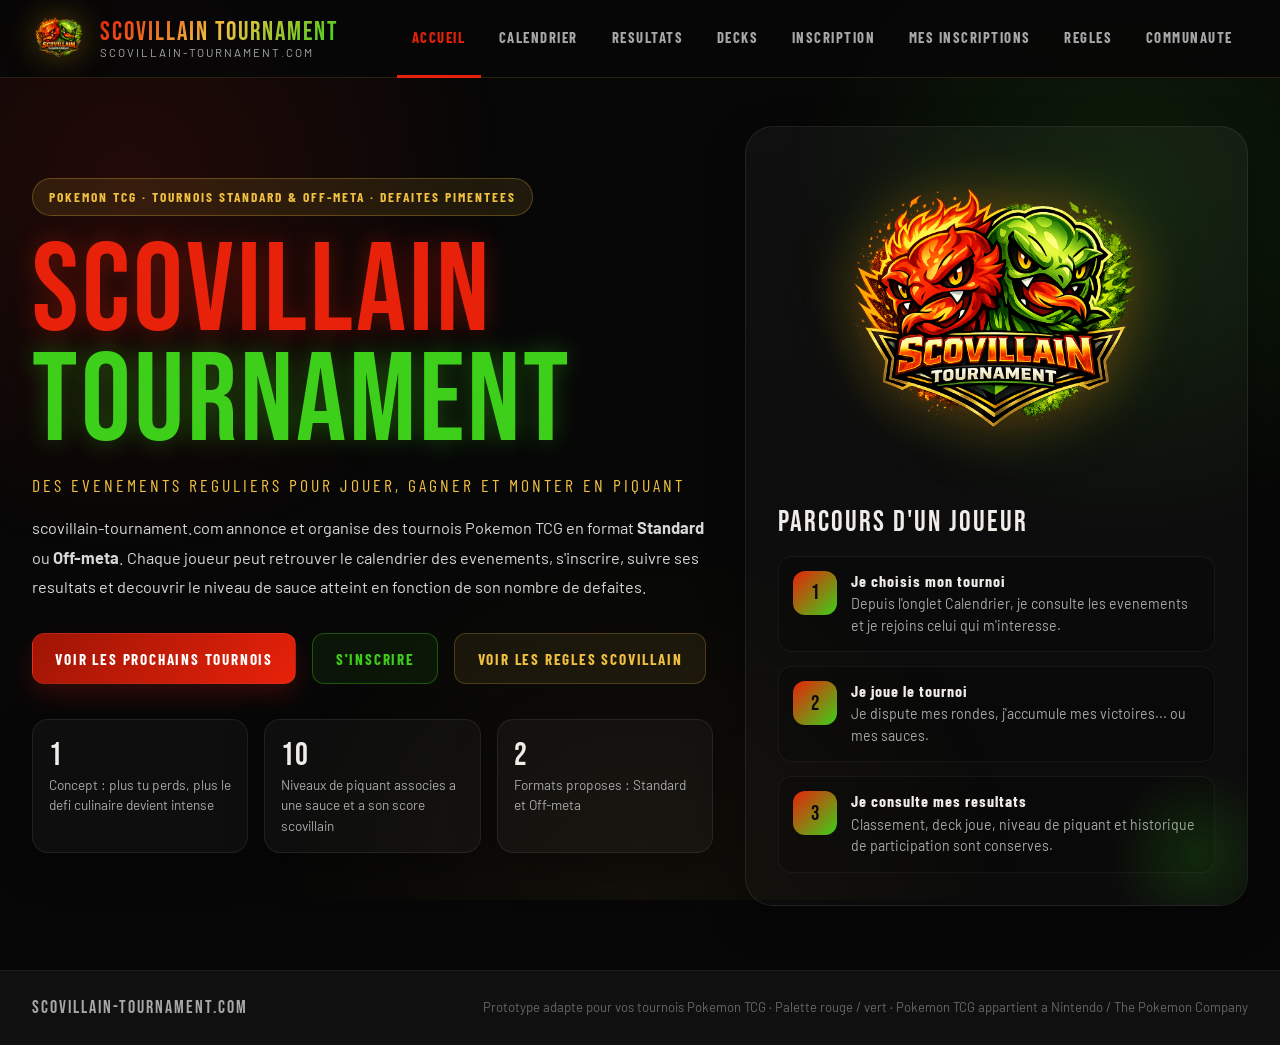
==== commit 81d3cfc5: "Update scovillain-tournament.html" ====
--- a/scovillain-tournament.html
+++ b/scovillain-tournament.html
@@ -148,7 +148,7 @@
     width: 72px;
     height: 4px;
     border-radius: 999px;
-    background: linear-gradient(90deg, var(--red), var(--green));
+    background: linear-gradient(90deg, var(--green));
     margin-bottom: 1.5rem;
   }
   .page-intro {
@@ -482,6 +482,7 @@
   }
   .heat-dots { letter-spacing: 1px; }
 
+
   .deck-grid { display: grid; grid-template-columns: repeat(3, minmax(0, 1fr)); gap: 1.2rem; }
   .deck-card { overflow: hidden; }
   .deck-banner {
@@ -727,7 +728,7 @@
       <div class="hero-sub">Des evenements reguliers pour jouer, gagner et monter en piquant</div>
       <p class="hero-desc">
         scovillain-tournament.com annonce et organise des tournois Pokemon TCG en format <strong>Standard</strong> ou <strong>Off-meta</strong>.
-        Chaque joueur peut retrouver le calendrier des evenements, s'inscrire, soumettre sa deck list, suivre ses resultats et decouvrir le niveau de sauce atteint en fonction de son nombre de defaites.
+        Chaque joueur peut retrouver le calendrier des evenements, s'inscrire, suivre ses resultats et decouvrir le niveau de sauce atteint en fonction de son nombre de defaites.
       </p>
       <div class="hero-ctas">
         <a class="btn-primary" href="#" onclick="showSection('calendrier')">Voir les prochains tournois</a>
@@ -736,18 +737,19 @@
       </div>
 
       <div class="hero-stats">
+	    <div class="stat-card">
+          <div class="stat-num">1</div>
+        <div class="stat-label">Concept : plus tu perds, plus le defi culinaire devient intense</div>
+        </div>
         <div class="stat-card">
+          <div class="stat-num">10</div>
+          <div class="stat-label">Niveaux de piquant associes a une sauce et a son score scovillain</div>
+        </div>        
+		<div class="stat-card">
           <div class="stat-num">2</div>
           <div class="stat-label">Formats proposes : Standard et Off-meta</div>
         </div>
-        <div class="stat-card">
-          <div class="stat-num">8 a 10</div>
-          <div class="stat-label">Niveaux de piquant associes a une sauce et a son score scovillain</div>
-        </div>
-        <div class="stat-card">
-          <div class="stat-num">1</div>
-          <div class="stat-label">Concept : plus tu perds, plus le defi culinaire devient intense</div>
-        </div>
+
       </div>
     </div>
 
@@ -783,6 +785,7 @@
   </div>
 </section>
 
+<!-- ══════════ CALENDRIER ══════════ -->
 <section id="calendrier" class="section">
   <div class="page-inner">
     <div class="page-title"><span class="red">Calendrier</span></div>
@@ -855,6 +858,7 @@
   </div>
 </section>
 
+<!-- ══════════ RÉSULTATS ══════════ -->
 <section id="resultats" class="section">
   <div class="page-inner">
     <div class="page-title"><span class="red">Resultats</span></div>
@@ -934,6 +938,7 @@
   </div>
 </section>
 
+<!-- ══════════ DECKS ══════════ -->
 <section id="decks" class="section">
   <div class="page-inner">
     <div class="page-title"><span class="red">Decks lists</span></div>
@@ -981,6 +986,7 @@
   </div>
 </section>
 
+<!-- ══════════ INSCRIPTION ══════════ -->
 <section id="inscription" class="section">
   <div class="page-inner">
     <div class="page-title"><span class="red">Inscription</span></div>
@@ -1053,6 +1059,7 @@
   </div>
 </section>
 
+<!-- ══════════ MES INSCRIPTIONS ══════════ -->
 <section id="mesinscriptions" class="section">
   <div class="page-inner">
     <div class="page-title"><span class="red">Mes inscriptions</span></div>
@@ -1095,38 +1102,59 @@
   </div>
 </section>
 
+<!-- ══════════ RÈGLES ══════════ -->
 <section id="regles" class="section">
   <div class="page-inner">
     <div class="page-title"><span class="red">Regles</span></div>
     <div class="page-line"></div>
     <p class="page-intro">
-      La regle est simple : selon le nombre de defaites pendant le tournoi, le joueur mange un aliment avec une sauce pimentee de plus en plus forte. Le barème ci-dessous montre une version 10 niveaux, mais tu peux facilement le reduire a 8 niveaux si besoin.
+      La regle est simple : en fin de tournoi, chaque joueur mange un aliment avec une sauce pimentée en fonction de son nombre de défaites.
+      Humour et un peu de souffrance partagée font l'âme de nos événements!
     </p>
 
-    <div class="rules-grid">
+	<div class="rules-grid">
       <div class="rule-card">
-        <h3>Format des tournois</h3>
+        <h3>⚔️ Format du tournoi</h3>
         <ul>
-          <li>Tournois reguliers centres sur le Pokemon TCG</li>
-          <li>Formats proposes : Standard et Off-meta</li>
-          <li>Deck list obligatoire avant le debut du tournoi</li>
-          <li>Rondes Swiss puis top cut selon le nombre de joueurs</li>
-          <li>Validation des listes pour les events Off-meta</li>
+          <li>Système Swiss (rondes appariées)</li>
+          <li>50 minutes par ronde</li>
+          <li>Format Pokémon officiel Standard ou Off-Meta selon l'événement</li>
+          <li>Deck liste obligatoire à l'inscription</li>
+          <li>Arbitrage en cas de litige</li>
         </ul>
       </div>
+	  <div class="rule-card">
+        <h3>😊 Code de conduite</h3>
+        <ul>
+          <li>Respect envers tous les joueurs</li>
+          <li>Pas de slow-play intentionnel</li>
+          <li>Pas de triche (double shuffling, stack, etc.)</li>
+          <li>Bonne humeur et fair-play obligatoires</li>
+          <li>La règle Scoville est acceptée à l'inscription</li>
+        </ul>
+      </div>
       <div class="rule-card">
-        <h3>Defi culinaire</h3>
+        <h3>🎴 Règles Standard</h3>
         <ul>
-          <li>Les aliments peuvent etre poulet frit, croquette de fromage ou de legume</li>
-          <li>Le niveau de sauce depend du nombre de defaites</li>
-          <li>Prevoir une charte de securite alimentaire et un consentement clair</li>
-          <li>Des alternatives et restrictions doivent etre prises en compte</li>
+          <li>Cartes légales dans le format Standard Pokémon en vigueur</li>
+          <li>Deck de 60 cartes obligatoire</li>
+          <li>Pas de proxies</li>
+          <li>Sleeves obligatoires (uniformes)</li>
         </ul>
       </div>
+      <div class="rule-card">
+        <h3>🌿 Format Off-Meta</h3>
+        <ul>
+          <li>Archétypes Tier S interdits (liste publiée avant chaque tournoi)</li>
+          <li>L'objectif est la créativité !</li>
+          <li>Les decks validés par l'orga sont autorisés</li>
+          <li>Sanctions pour non-respect : défaite forfait</li>
+        </ul>
+      </div>
     </div>
 
     <div class="form-card">
-      <h2>Echelle scovillain - version 10 niveaux</h2>
+      <h2>Echelle Scovillain</h2>
       <div class="scovillain-table-wrap">
         <table>
           <thead>
@@ -1136,22 +1164,22 @@
               <th>Scoville</th>
             </tr>
           </thead>
-          <tbody>
-            <tr><td><span class="level-badge">0</span></td><td>Aucune sauce</td><td class="shu">0 SHU<div class="bar" style="width: 4%;"></div></td></tr>
-            <tr><td><span class="level-badge">1</span></td><td>Sauce Verde</td><td class="shu">4 500 SHU<div class="bar" style="width: 10%;"></div></td></tr>
-            <tr><td><span class="level-badge">2</span></td><td>Jalapeno Kick</td><td class="shu">15 000 SHU<div class="bar" style="width: 18%;"></div></td></tr>
-            <tr><td><span class="level-badge">3</span></td><td>Chipotle Smash</td><td class="shu">30 000 SHU<div class="bar" style="width: 24%;"></div></td></tr>
-            <tr><td><span class="level-badge">4</span></td><td>Rouge Arena</td><td class="shu">50 000 SHU<div class="bar" style="width: 32%;"></div></td></tr>
-            <tr><td><span class="level-badge">5</span></td><td>Flamme League</td><td class="shu">60 000 SHU<div class="bar" style="width: 45%;"></div></td></tr>
-            <tr><td><span class="level-badge">6</span></td><td>Dracaufeu Heat</td><td class="shu">90 000 SHU<div class="bar" style="width: 58%;"></div></td></tr>
-            <tr><td><span class="level-badge">7</span></td><td>Inferno Cup</td><td class="shu">140 000 SHU<div class="bar" style="width: 70%;"></div></td></tr>
-            <tr><td><span class="level-badge">8</span></td><td>Scovillain Core</td><td class="shu">250 000 SHU<div class="bar" style="width: 82%;"></div></td></tr>
-            <tr><td><span class="level-badge">9</span></td><td>Boss Pepper</td><td class="shu">500 000 SHU<div class="bar" style="width: 92%;"></div></td></tr>
-            <tr><td><span class="level-badge">10</span></td><td>Final KO</td><td class="shu">1 000 000 SHU<div class="bar" style="width: 100%;"></div></td></tr>
-          </tbody>
+			<tbody>
+			  <tr><td><span class="level-badge">0</span></td><td>Aucune sauce</td><td class="shu">0 SHU<div class="bar" style="background:linear-gradient(90deg,#2e7d32,#2e7d32);width: 0%;"></div></td></tr>
+			  <tr><td><span class="level-badge">1</span></td><td>HEGOA</td><td class="shu">1 500 SHU<div class="bar" style="background:linear-gradient(90deg,#2e7d32,#43a047);width: 4%;"></div></td></tr>
+			  <tr><td><span class="level-badge">2</span></td><td>SRIRACHA / MISTRAL</td><td class="shu">15 000 SHU<div class="bar" style="background:linear-gradient(90deg,#43a047,#7cb342);width: 10%;"></div></td></tr>
+			  <tr><td><span class="level-badge">3</span></td><td>BLIZZARD / EAST IPA / INDIENNE</td><td class="shu">60 000 SHU<div class="bar" style="background:linear-gradient(90deg,#7cb342,#c0ca33);width: 18%;"></div></td></tr>
+			  <tr><td><span class="level-badge">4</span></td><td>PHA-YU / NAGA MANGO</td><td class="shu">70 000 SHU<div class="bar" style="background:linear-gradient(90deg,#c0ca33,#f9a825);width: 24%;"></div></td></tr>
+			  <tr><td><span class="level-badge">5</span></td><td>SIROCCO</td><td class="shu">75 000 SHU<div class="bar" style="background:linear-gradient(90deg,#f9a825,#fb8c00);width: 45%;"></div></td></tr>
+			  <tr><td><span class="level-badge">6</span></td><td>TONNERRE</td><td class="shu">100 000 SHU<div class="bar" style="background:linear-gradient(90deg,#fb8c00,#f4511e);width: 58%;"></div></td></tr>
+			  <tr><td><span class="level-badge">7</span></td><td>FOUDRE</td><td class="shu">120 000 SHU<div class="bar" style="background:linear-gradient(90deg,#f4511e,#e53935);width: 70%;"></div></td></tr>
+			  <tr><td><span class="level-badge">8</span></td><td>ARMAGEDDON</td><td class="shu">500 000 SHU<div class="bar" style="background:linear-gradient(90deg,#e53935,#c62828);width: 82%;"></div></td></tr>
+			  <tr><td><span class="level-badge">9</span></td><td>CAROLINA REAPER</td><td class="shu">800 000 SHU<div class="bar" style="background:linear-gradient(90deg,#c62828,#b71c1c);width: 92%;"></div></td></tr>
+			  <tr><td><span class="level-badge">10</span></td><td>TSUNAMI</td><td class="shu">1 000 000 SHU<div class="bar" style="background:linear-gradient(90deg,#b71c1c,#7f0000);width: 100%;"></div></td></tr>
+			</tbody>
         </table>
       </div>
-      <p style="margin-top:1rem; color:var(--text-muted); line-height:1.7; font-size:.9rem;">Important : les sauces et valeurs SHU sont ici presentees comme exemples de structure. Vous pourrez ensuite fixer la liste finale de vos sauces et le vrai bareme par nombre de rondes.</p>
+      <p style="margin-top:1rem; color:var(--text-muted); line-height:1.7; font-size:.9rem;">Les aliments pour accompagner vos sauces seront du poulet frit 🍗, des croquettes de fromage 🧀 ou de legumes 🥦. Prevoir les allergies alimentaire et faire signer une charte de securite alimentaire avec un consentement clair.</p>
     </div>
   </div>
 </section>
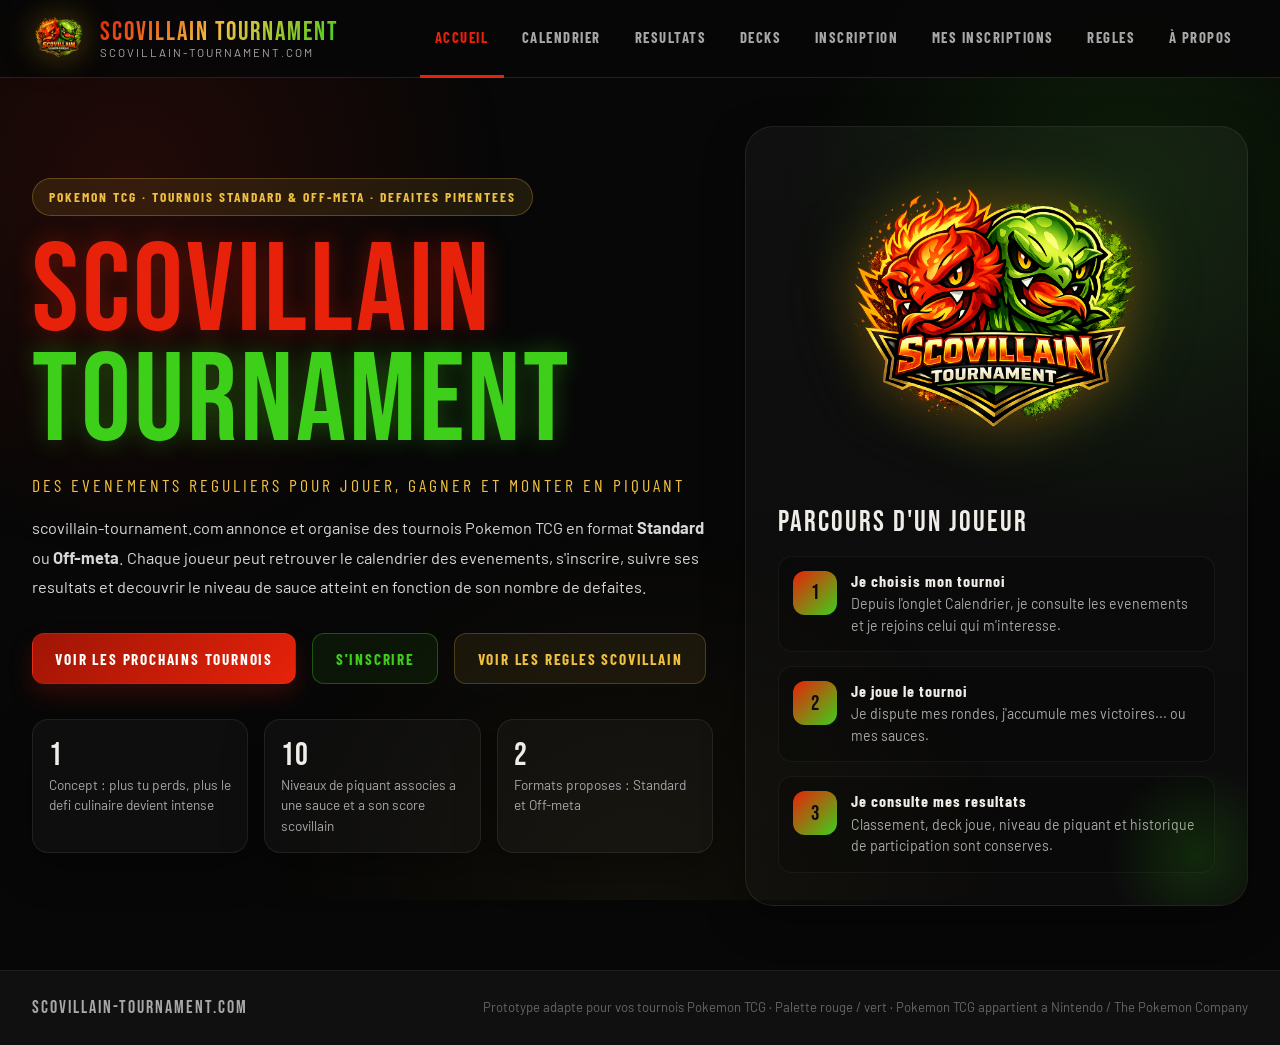
==== commit cd07566c: "A propos" ====
--- a/scovillain-tournament.html
+++ b/scovillain-tournament.html
@@ -649,6 +649,63 @@
   }
   .community-card p { color: var(--text-muted); line-height: 1.7; font-size: .9rem; }
 
+
+  .about-split {
+    display: grid;
+    grid-template-columns: 1fr;
+    gap: 2rem;
+    align-items: start;
+    margin-bottom: 2.2rem;
+  }
+  .about-img-wrap {
+    display: flex;
+    justify-content: center;
+    align-items: center;
+    text-align: center;
+  }
+  .about-img-wrap img {
+    width: 100%;
+    max-width: 240px;
+    height: auto;
+    object-fit: contain;
+    filter: drop-shadow(0 0 28px rgba(232,34,10,0.28)) drop-shadow(0 0 28px rgba(62,207,26,0.22));
+  }
+  .about-text {
+    max-width: 760px;
+    margin: 0 auto;
+    text-align: center;
+  }
+  .about-text h2 {
+    font-family: 'Bebas Neue', sans-serif;
+    font-size: 2rem;
+    letter-spacing: 2px;
+    margin-bottom: 1rem;
+    color: var(--gold);
+  }
+  .about-text p {
+    color: var(--text-muted);
+    line-height: 1.8;
+    font-size: .95rem;
+    margin-bottom: 1rem;
+  }
+  .stat-row {
+    display: flex;
+    justify-content: center;
+    flex-wrap: wrap;
+    gap: .9rem;
+    margin-top: 1.6rem;
+  }
+  .stat-box {
+    min-width: 150px;
+    padding: .9rem 1rem;
+    border-radius: 14px;
+    background: rgba(255,255,255,0.03);
+    border: 1px solid var(--border);
+    box-shadow: var(--shadow);
+    text-align: center;
+  }
+
+
   footer {
     position: relative;
     z-index: 1;
@@ -713,7 +770,8 @@
     <a href="#" data-section="inscription">Inscription</a>
     <a href="#" data-section="mesinscriptions">Mes inscriptions</a>
     <a href="#" data-section="regles">Regles</a>
-    <a href="#" data-section="communaute">Communaute</a>
+    <!--<a href="#" data-section="communaute">Communaute</a> -->
+    <a href="#" data-section="apropos">À propos</a>
   </nav>
 </header>
 
@@ -1152,7 +1210,8 @@
         </ul>
       </div>
     </div>
-
+	
+    <!-- SCOVILLE TABLE -->
     <div class="form-card">
       <h2>Echelle Scovillain</h2>
       <div class="scovillain-table-wrap">
@@ -1209,6 +1268,58 @@
   </div>
 </section>
 
+<!-- ══════════ À PROPOS ══════════ -->
+<section id="apropos" class="section">
+  <div class="page-inner">
+    <div class="page-title"><span class="red">À propos</span></div>
+    <div class="page-line"></div>
+
+    <div class="about-split">
+      <div class="about-img-wrap">
+        <img src="logo-scovillain-main.png" alt="Scovilain Cup" onerror="this.style.background='linear-gradient(135deg,#9e1505,#1a7a08)';this.style.height='180px';this.style.borderRadius='12px'">
+      </div>
+      <div class="about-text">
+        <h2>QUI SOMMES-NOUS ?</h2>
+        <p>
+          Scoville Tournament est une organisation de tournois Pokémon TCG née d'une simple idée : rendre les défaites mémorables. 
+          Parce que perdre sur le tapis de jeu, c'est une chose — mais perdre <em>et</em> devoir manger une croquette de fromage avec de la sauce scorpion, c'est une autre histoire.
+        </p>
+        <p>
+          Nos événements se veulent accessibles à tous les niveaux, des débutants aux joueurs compétitifs, avec deux formats distincts : le <strong>Standard</strong> pour les stratèges de la méta, et l'<strong>Off-Meta</strong> pour les créatifs qui veulent surprendre.
+        </p>
+        <p>
+          Basés à Rennes, nous organisons des tournois en présentiel et en ligne. La communauté d'abord, la compétition ensuite — et la sauce toujours.
+        </p>
+
+        <div class="stat-row">
+          <div class="stat-box">
+            <div class="stat-label">Tournoi organisé</div>
+            <div class="stat-num">1</div>
+          </div>
+          <div class="stat-box">
+            <div class="stat-label">Joueurs</div>
+            <div class="stat-num">12</div>
+          </div>
+        </div>
+      </div>
+    </div>
+
+    <div class="form-card" style="text-align:center;max-width:600px;margin:0 auto;">
+      <h2>📬 Nous contacter</h2>
+      <p style="color:var(--text-muted);margin-bottom:1.5rem;font-size:0.9rem;">Une question ? Une suggestion ? Envie d'organiser un tournoi avec nous ?</p>
+      <div class="form-group" style="margin-bottom:1rem;">
+        <label>Votre email</label>
+        <input type="email" placeholder="dresseur@pokemon.com">
+      </div>
+      <div class="form-group" style="margin-bottom:1.5rem;">
+        <label>Message</label>
+        <textarea rows="4" placeholder="Votre message..."></textarea>
+      </div>
+      <button class="btn-primary" style="width:100%">Envoyer 🌶️</button>
+    </div>
+  </div>
+</section>
+
 <footer>
   <div class="footer-left">scovillain-tournament.com</div>
   <div class="footer-right">Prototype adapte pour vos tournois Pokemon TCG · Palette rouge / vert · Pokemon TCG appartient a Nintendo / The Pokemon Company</div>
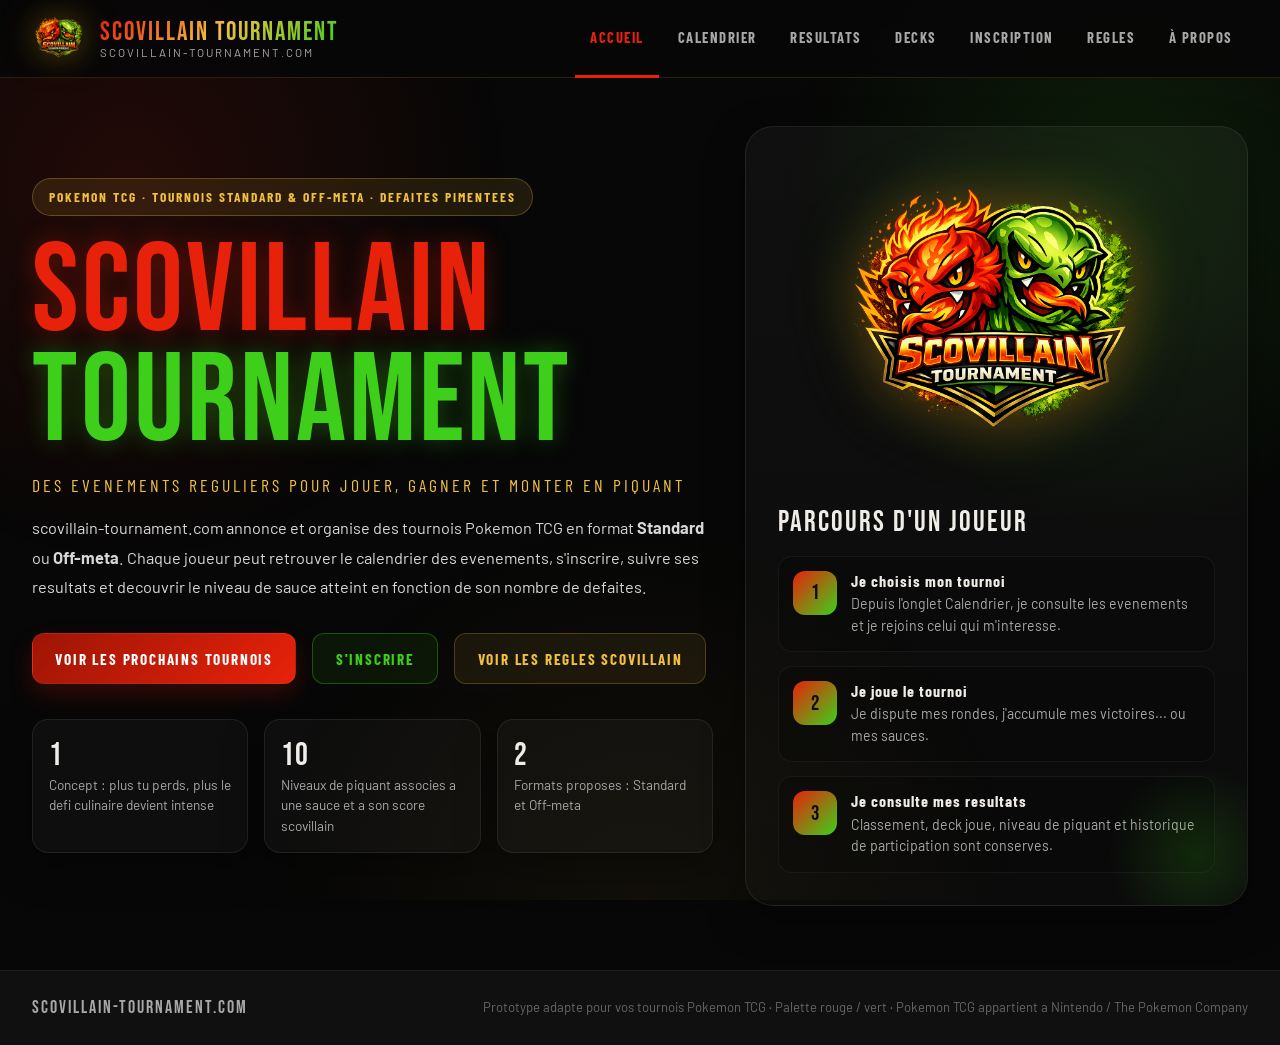
==== commit 7f915e86: "Retrait mes inscriptions" ====
--- a/scovillain-tournament.html
+++ b/scovillain-tournament.html
@@ -768,7 +768,7 @@
     <a href="#" data-section="resultats">Resultats</a>
     <a href="#" data-section="decks">Decks</a>
     <a href="#" data-section="inscription">Inscription</a>
-    <a href="#" data-section="mesinscriptions">Mes inscriptions</a>
+    <!--<a href="#" data-section="mesinscriptions">Mes inscriptions</a> -->
     <a href="#" data-section="regles">Regles</a>
     <!--<a href="#" data-section="communaute">Communaute</a> -->
     <a href="#" data-section="apropos">À propos</a>
@@ -1118,7 +1118,7 @@
 </section>
 
 <!-- ══════════ MES INSCRIPTIONS ══════════ -->
-<section id="mesinscriptions" class="section">
+<!--<section id="mesinscriptions" class="section">
   <div class="page-inner">
     <div class="page-title"><span class="red">Mes inscriptions</span></div>
     <div class="page-line"></div>
@@ -1159,7 +1159,7 @@
     </div>
   </div>
 </section>
-
+-->
 <!-- ══════════ RÈGLES ══════════ -->
 <section id="regles" class="section">
   <div class="page-inner">
